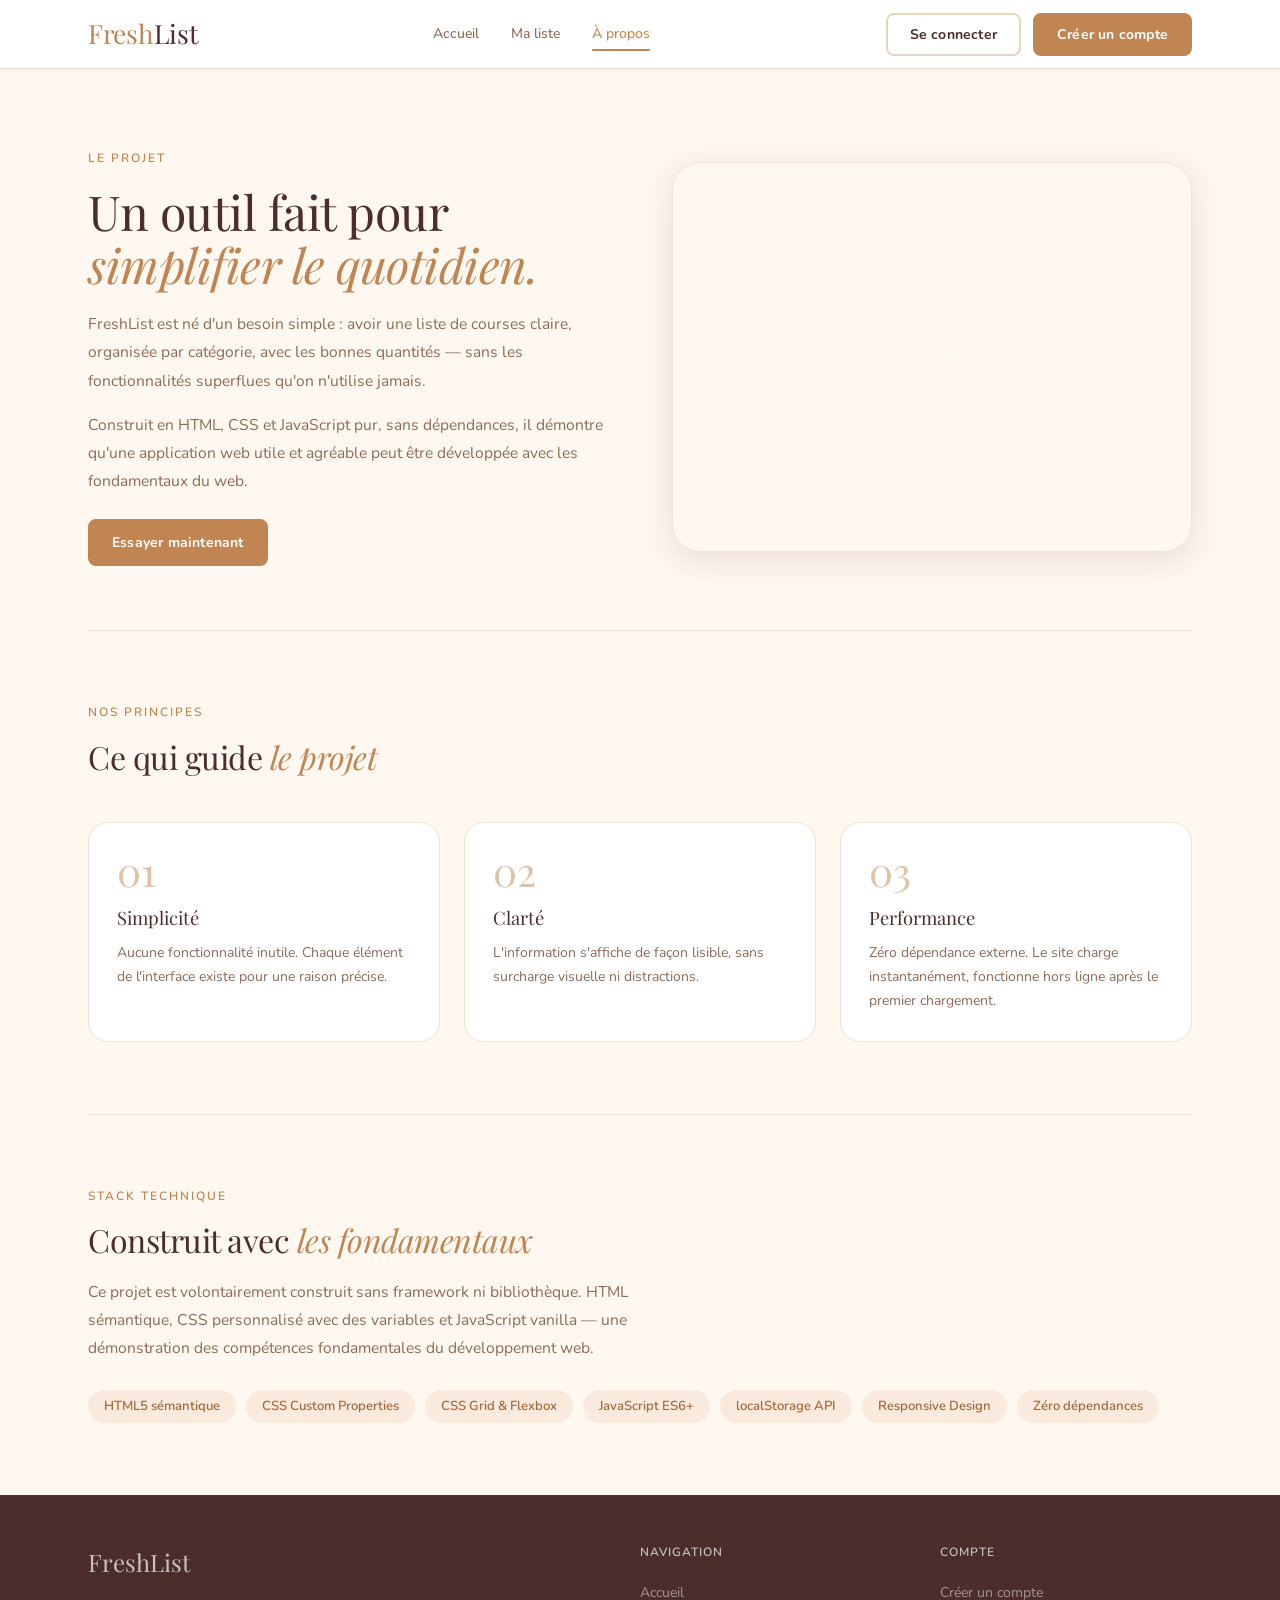
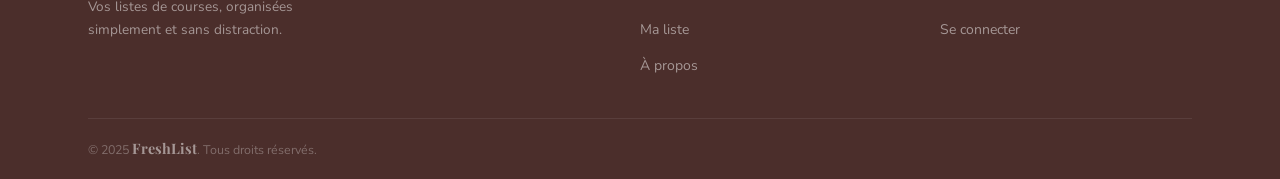
==== about.html @ 55ba250c "FreshList clean" ====
<!DOCTYPE html>
<html lang="fr">
<head>
  <meta charset="UTF-8">
  <meta name="viewport" content="width=device-width, initial-scale=1.0">
  <title>À propos — FreshList</title>
  <link rel="stylesheet" href="css/variables.css">
  <link rel="stylesheet" href="css/layout.css">
  <link rel="stylesheet" href="css/auth.css">
  <style>
    .about-hero {
      padding: 80px 0 64px;
      border-bottom: 1px solid var(--border-light);
    }
    .about-hero-grid {
      display: grid;
      grid-template-columns: 1fr 1fr;
      gap: 64px;
      align-items: center;
    }

    /* 
      ══════════════════════════════════════════════
      IMAGE À PROPOS — Hero card
      Remplace le .about-img-placeholder par :
      <img src="images/about.jpg" alt="À propos de FreshList" class="about-img">
      ══════════════════════════════════════════════
    */
    .about-img-placeholder {
      aspect-ratio: 4/3;
      background: linear-gradient(135deg, var(--cream) 0%, var(--brown-mid) 60%, var(--brown-dark) 100%);
      border-radius: var(--radius-xl);
      display: flex;
      align-items: center;
      justify-content: center;
      color: rgba(255,255,255,0.35);
      font-size: 0.8rem;
      letter-spacing: 1px;
      border: 1px solid var(--border-light);
      box-shadow: var(--shadow-md);
    }
    .about-img {
      width: 100%;
      aspect-ratio: 4/3;
      object-fit: cover;
      border-radius: var(--radius-xl);
      box-shadow: var(--shadow-md);
    }

    .about-label {
      font-size: 0.75rem;
      font-weight: 600;
      text-transform: uppercase;
      letter-spacing: 2px;
      color: var(--accent);
      margin-bottom: 16px;
    }
    .about-title {
      font-family: var(--font-display);
      font-size: clamp(2rem, 4vw, 3rem);
      font-weight: 300;
      line-height: 1.1;
      letter-spacing: -0.5px;
      margin-bottom: 20px;
    }
    .about-title em { font-style: italic; color: var(--accent); }
    .about-text { color: var(--text-muted); line-height: 1.8; margin-bottom: 16px; font-size: 0.975rem; }

    .about-section { padding: 72px 0; }
    .about-section:not(:last-child) { border-bottom: 1px solid var(--border-light); }

    .values-grid {
      display: grid;
      grid-template-columns: repeat(3, 1fr);
      gap: 24px;
      margin-top: 48px;
    }
    .value-card {
      padding: 28px;
      background: var(--surface);
      border: 1px solid var(--border-light);
      border-radius: var(--radius-lg);
    }
    .value-num {
      font-family: var(--font-display);
      font-size: 2.5rem;
      font-weight: 300;
      color: var(--accent);
      opacity: 0.5;
      line-height: 1;
      margin-bottom: 12px;
    }
    .value-card h3 {
      font-family: var(--font-display);
      font-size: 1.15rem;
      font-weight: 400;
      margin-bottom: 8px;
    }
    .value-card p { font-size: 0.875rem; color: var(--text-muted); line-height: 1.7; }

    .tech-list { display: flex; flex-wrap: wrap; gap: 10px; margin-top: 28px; }
    .tech-tag {
      padding: 6px 16px;
      background: var(--accent-light);
      color: var(--accent-hover);
      border-radius: 20px;
      font-size: 0.82rem;
      font-weight: 600;
    }

    @media (max-width: 768px) {
      .about-hero-grid { grid-template-columns: 1fr; }
      .about-img-placeholder { display: none; }
      .values-grid { grid-template-columns: 1fr; }
    }
  </style>
</head>
<body>

  <!-- HEADER -->
  <header class="site-header">
    <div class="container">
      <div class="header-inner">
        <a href="index.html" class="logo">Fresh<span>List</span></a>
        <nav class="site-nav">
          <a href="index.html" class="nav-link">Accueil</a>
          <a href="app.html"   class="nav-link">Ma liste</a>
          <a href="about.html" class="nav-link active">À propos</a>
        </nav>
        <div class="header-right">
          <div id="nav-auth">
            <button class="btn btn-secondary" onclick="openModal('login')" style="margin-right:8px">Se connecter</button>
            <button class="btn btn-primary"   onclick="openModal('register')">Créer un compte</button>
          </div>
          <div id="nav-user" style="display:none" class="user-badge">
            <div class="user-avatar" id="user-avatar">A</div>
            <div class="user-info">
              <span class="user-name"  id="user-name">Andreas</span>
              <span class="user-email" id="user-email"></span>
            </div>
            <button class="btn-logout" onclick="logout()">Déconnexion</button>
          </div>
        </div>
      </div>
    </div>
  </header>

  <!-- MODAL AUTH -->
  <div class="overlay" id="modal-overlay">
    <div class="modal">
      <button class="modal-close" onclick="closeModal()">
        <svg viewBox="0 0 24 24"><line x1="18" y1="6" x2="6" y2="18"/><line x1="6" y1="6" x2="18" y2="18"/></svg>
      </button>
      <div class="modal-body auth-form" data-form="login">
        <h2 class="modal-title">Bon retour.</h2>
        <p class="modal-sub">Connectez-vous pour accéder à vos listes.</p>
        <div class="form-group"><label>E-mail</label>
          <input class="form-control" type="email" id="login-email" placeholder="vous@exemple.com"></div>
        <div class="form-group"><label>Mot de passe</label>
          <input class="form-control" type="password" id="login-pass" placeholder="••••••••"></div>
        <p class="error-msg" id="login-error"></p>
        <button class="btn btn-primary btn-submit" onclick="doLogin()">Se connecter</button>
        <div class="modal-switch">Pas de compte ? <a onclick="switchForm('register')">S'inscrire</a></div>
      </div>
      <div class="modal-body auth-form" data-form="register" style="display:none">
        <h2 class="modal-title">Créer un compte.</h2>
        <p class="modal-sub">Gratuit, rapide, sans publicité.</p>
        <div class="form-group"><label>Prénom</label>
          <input class="form-control" type="text" id="reg-name" placeholder="Votre prénom"></div>
        <div class="form-group"><label>E-mail</label>
          <input class="form-control" type="email" id="reg-email" placeholder="vous@exemple.com"></div>
        <div class="form-group"><label>Mot de passe</label>
          <input class="form-control" type="password" id="reg-pass" placeholder="Min. 6 caractères"></div>
        <p class="error-msg" id="reg-error"></p>
        <button class="btn btn-primary btn-submit" onclick="doRegister()">Créer mon compte</button>
        <div class="modal-switch">Déjà un compte ? <a onclick="switchForm('login')">Se connecter</a></div>
      </div>
    </div>
  </div>
  <div id="toast"></div>

  <!-- MAIN -->
  <main>
    <div class="container">

      <!-- HERO À PROPOS -->
      <section class="about-hero">
        <div class="about-hero-grid">
          <div>
            <p class="about-label">Le projet</p>
            <h1 class="about-title">Un outil fait pour<br><em>simplifier le quotidien.</em></h1>
            <p class="about-text">
              FreshList est né d'un besoin simple : avoir une liste de courses claire, organisée par catégorie, avec les bonnes quantités — sans les fonctionnalités superflues qu'on n'utilise jamais.
            </p>
            <p class="about-text">
              Construit en HTML, CSS et JavaScript pur, sans dépendances, il démontre qu'une application web utile et agréable peut être développée avec les fondamentaux du web.
            </p>
            <a href="app.html" class="btn btn-primary" style="margin-top:8px">Essayer maintenant</a>
          </div>

          <!-- 
            IMAGE À PROPOS
            ─────────────────────────────────────────
            Remplace ce bloc par :
            <img src="images/about.jpg" alt="À propos" class="about-img">
          -->
          <div class="about-img-placeholder">[ Image à propos ici ]</div>
        </div>
      </section>

      <!-- VALEURS -->
      <section class="about-section">
        <p class="about-label">Nos principes</p>
        <h2 class="about-title" style="font-size:2rem">Ce qui guide<em> le projet</em></h2>
        <div class="values-grid">
          <div class="value-card">
            <div class="value-num">01</div>
            <h3>Simplicité</h3>
            <p>Aucune fonctionnalité inutile. Chaque élément de l'interface existe pour une raison précise.</p>
          </div>
          <div class="value-card">
            <div class="value-num">02</div>
            <h3>Clarté</h3>
            <p>L'information s'affiche de façon lisible, sans surcharge visuelle ni distractions.</p>
          </div>
          <div class="value-card">
            <div class="value-num">03</div>
            <h3>Performance</h3>
            <p>Zéro dépendance externe. Le site charge instantanément, fonctionne hors ligne après le premier chargement.</p>
          </div>
        </div>
      </section>

      <!-- STACK TECHNIQUE -->
      <section class="about-section">
        <p class="about-label">Stack technique</p>
        <h2 class="about-title" style="font-size:2rem">Construit avec<em> les fondamentaux</em></h2>
        <p class="about-text" style="max-width:560px">
          Ce projet est volontairement construit sans framework ni bibliothèque. HTML sémantique, CSS personnalisé avec des variables et JavaScript vanilla — une démonstration des compétences fondamentales du développement web.
        </p>
        <div class="tech-list">
          <span class="tech-tag">HTML5 sémantique</span>
          <span class="tech-tag">CSS Custom Properties</span>
          <span class="tech-tag">CSS Grid & Flexbox</span>
          <span class="tech-tag">JavaScript ES6+</span>
          <span class="tech-tag">localStorage API</span>
          <span class="tech-tag">Responsive Design</span>
          <span class="tech-tag">Zéro dépendances</span>
        </div>
      </section>

    </div>
  </main>

  <!-- FOOTER -->
  <footer class="site-footer">
    <div class="container">
      <div class="footer-top">
        <div class="footer-brand">
          <span class="logo-footer">FreshList</span>
          <p>Vos listes de courses, organisées simplement et sans distraction.</p>
        </div>
        <div class="footer-col">
          <h4>Navigation</h4>
          <ul>
            <li><a href="index.html">Accueil</a></li>
            <li><a href="app.html">Ma liste</a></li>
            <li><a href="about.html">À propos</a></li>
          </ul>
        </div>
        <div class="footer-col">
          <h4>Compte</h4>
          <ul>
            <li><a href="#" onclick="openModal('register')">Créer un compte</a></li>
            <li><a href="#" onclick="openModal('login')">Se connecter</a></li>
          </ul>
        </div>
      </div>
      <div class="footer-bottom">
        <span>&copy; 2025 <strong>FreshList</strong>. Tous droits réservés.</span>
      </div>
    </div>
  </footer>

  <script src="js/auth.js"></script>
</body>
</html>
---- css/variables.css ----
/* ================================================
   FRESHLIST — Variables & Reset global
   Palette : #FFF8F0 · #C08552 · #8C5A3C · #4B2E2B
   Fonts   : Playfair Display + Nunito
   ================================================ */

@import url('https://fonts.googleapis.com/css2?family=Playfair+Display:ital,wght@0,400;0,600;0,700;1,400;1,600&family=Nunito:wght@300;400;500;600;700&display=swap');

:root {
  --ivory:        #FFF8F0;
  --copper:       #C08552;
  --sienna:       #8C5A3C;
  --espresso:     #4B2E2B;

  --bg:           #FFF8F0;
  --bg-alt:       #FEF0E0;
  --surface:      #FFFFFF;
  --surface-warm: #FFFCF8;
  --border:       #E8D5C0;
  --border-light: #F0E3D0;

  --text:         #4B2E2B;
  --text-muted:   #8C6A58;
  --text-light:   #B89080;

  --accent:       #C08552;
  --accent-dark:  #8C5A3C;
  --accent-hover: #A06A3C;
  --accent-light: #FAEADE;
  --accent-ultra: #FDF5EC;

  --danger:       #C0392B;
  --danger-light: #FDF0EE;
  --success:      #5A8C4A;
  --success-light:#EEF6EB;

  /* catégorie colors */
  --c-fruits:    #FEF3E8; --c-fruits-t:    #A04A10;
  --c-legumes:   #EDF5E8; --c-legumes-t:   #3A7A28;
  --c-viandes:   #FCEAE8; --c-viandes-t:   #9A2820;
  --c-laitiers:  #EAF2FC; --c-laitiers-t:  #2050A0;
  --c-boulangerie:#FEF8E4;--c-boulangerie-t:#8A5800;
  --c-boissons:  #F0ECFE; --c-boissons-t:  #4A28B0;
  --c-surgeles:  #E4F2FE; --c-surgeles-t:  #105898;
  --c-epices:    #FEF0E4; --c-epices-t:    #8C4010;
  --c-autre:     #F5EDE8; --c-autre-t:     #6A4030;

  --font-display: 'Playfair Display', Georgia, serif;
  --font-body:    'Nunito', system-ui, sans-serif;

  --radius:    12px;
  --radius-sm: 8px;
  --radius-lg: 20px;
  --radius-xl: 28px;

  --shadow-xs: 0 1px 4px rgba(75,46,43,.07);
  --shadow-sm: 0 3px 14px rgba(75,46,43,.10);
  --shadow-md: 0 8px 32px rgba(75,46,43,.13);
  --shadow-lg: 0 20px 64px rgba(75,46,43,.18);

  --ease:   cubic-bezier(.4,0,.2,1);
  --spring: cubic-bezier(.34,1.56,.64,1);
}

*,*::before,*::after{box-sizing:border-box;margin:0;padding:0}
html{scroll-behavior:smooth}
body{font-family:var(--font-body);background:var(--bg);color:var(--text);min-height:100vh;display:flex;flex-direction:column;line-height:1.65;-webkit-font-smoothing:antialiased}
a{color:inherit;text-decoration:none}
button{cursor:pointer;font-family:var(--font-body)}
input,select,textarea{font-family:var(--font-body)}
ul,ol{list-style:none}
img{max-width:100%;display:block}

.container{max-width:1160px;margin:0 auto;padding:0 28px}

/* ── BOUTONS ── */
.btn{display:inline-flex;align-items:center;gap:8px;padding:10px 22px;border-radius:var(--radius-sm);border:2px solid transparent;font-size:.875rem;font-weight:700;letter-spacing:.2px;transition:all .18s var(--ease);white-space:nowrap}
.btn svg{width:16px;height:16px;stroke:currentColor;fill:none;stroke-width:2.2;stroke-linecap:round;stroke-linejoin:round;flex-shrink:0}
.btn-primary{background:var(--accent);color:#fff;border-color:var(--accent)}
.btn-primary:hover{background:var(--accent-hover);border-color:var(--accent-hover);transform:translateY(-1px);box-shadow:var(--shadow-sm)}
.btn-dark{background:var(--espresso);color:#fff;border-color:var(--espresso)}
.btn-dark:hover{background:var(--sienna);transform:translateY(-1px)}
.btn-secondary{background:transparent;color:var(--text);border-color:var(--border)}
.btn-secondary:hover{border-color:var(--accent);color:var(--accent)}
.btn-ghost{background:transparent;color:var(--text-muted);border-color:transparent;padding:8px 12px}
.btn-ghost:hover{background:var(--accent-light);color:var(--accent)}
.btn-danger{background:transparent;color:var(--danger);border-color:var(--border)}
.btn-danger:hover{background:var(--danger-light);border-color:var(--danger)}
.btn-icon{width:36px;height:36px;padding:0;border-radius:var(--radius-sm);border:2px solid var(--border);background:none;color:var(--text-muted);display:inline-flex;align-items:center;justify-content:center;transition:all .15s var(--ease)}
.btn-icon svg{width:15px;height:15px;stroke:currentColor;fill:none;stroke-width:2.2;stroke-linecap:round;stroke-linejoin:round}
.btn-icon:hover{border-color:var(--accent);color:var(--accent);background:var(--accent-light)}
.btn-icon.danger:hover{border-color:var(--danger);color:var(--danger);background:var(--danger-light)}

/* ── FORMS ── */
.form-group{margin-bottom:18px}
.form-group label{display:block;font-size:.72rem;font-weight:700;text-transform:uppercase;letter-spacing:1px;color:var(--text-muted);margin-bottom:6px}
.form-control{width:100%;padding:10px 14px;border:2px solid var(--border);border-radius:var(--radius-sm);background:var(--surface);color:var(--text);font-size:.9rem;outline:none;transition:border-color .15s,box-shadow .15s}
.form-control:focus{border-color:var(--accent);box-shadow:0 0 0 3px rgba(192,133,82,.15)}
.form-control::placeholder{color:var(--text-light)}

/* ── BADGES ── */
.badge{display:inline-flex;align-items:center;gap:4px;padding:3px 10px;border-radius:20px;font-size:.7rem;font-weight:700;letter-spacing:.3px}
.badge-fruits     {background:var(--c-fruits);     color:var(--c-fruits-t)}
.badge-legumes    {background:var(--c-legumes);    color:var(--c-legumes-t)}
.badge-viandes    {background:var(--c-viandes);    color:var(--c-viandes-t)}
.badge-laitiers   {background:var(--c-laitiers);   color:var(--c-laitiers-t)}
.badge-boulangerie{background:var(--c-boulangerie);color:var(--c-boulangerie-t)}
.badge-boissons   {background:var(--c-boissons);   color:var(--c-boissons-t)}
.badge-surgeles   {background:var(--c-surgeles);   color:var(--c-surgeles-t)}
.badge-epices     {background:var(--c-epices);     color:var(--c-epices-t)}
.badge-autre      {background:var(--c-autre);      color:var(--c-autre-t)}

/* ── ANIMATIONS ── */
@keyframes fadeUp  {from{opacity:0;transform:translateY(16px)}to{opacity:1;transform:translateY(0)}}
@keyframes fadeIn  {from{opacity:0}to{opacity:1}}
@keyframes popIn   {from{opacity:0;transform:scale(.92)}to{opacity:1;transform:scale(1)}}
@keyframes slideRow{from{opacity:0;transform:translateX(-8px)}to{opacity:1;transform:translateX(0)}}
.animate-fadeup{animation:fadeUp .4s var(--ease) both}
.animate-fadein{animation:fadeIn .3s var(--ease) both}
.animate-popin {animation:popIn .3s var(--spring) both}
.delay-1{animation-delay:.07s}.delay-2{animation-delay:.14s}
.delay-3{animation-delay:.21s}.delay-4{animation-delay:.28s}.delay-5{animation-delay:.35s}

/* ── TOAST ── */
#toast{position:fixed;bottom:28px;right:28px;background:var(--espresso);color:var(--ivory);padding:13px 22px;border-radius:var(--radius-sm);font-size:.875rem;font-weight:600;box-shadow:var(--shadow-md);z-index:9999;opacity:0;transform:translateY(10px);transition:all .22s var(--ease);pointer-events:none;border-left:4px solid var(--copper);max-width:340px}
#toast.show{opacity:1;transform:translateY(0)}

/* ── ERRORS ── */
.error-msg{color:var(--danger);font-size:.8rem;margin-top:6px;display:none;gap:5px}
.error-msg.visible{display:flex}

/* ── SECTION UTILS ── */
.section-eyebrow{font-size:.72rem;font-weight:700;text-transform:uppercase;letter-spacing:2.5px;color:var(--copper);margin-bottom:14px;display:flex;align-items:center;gap:10px}
.section-eyebrow::before{content:'';width:28px;height:2px;background:var(--copper);border-radius:2px}
.section-title{font-family:var(--font-display);font-size:clamp(1.9rem,4vw,3rem);font-weight:700;color:var(--espresso);line-height:1.1;letter-spacing:-.5px}
.section-title em{font-style:italic;color:var(--copper);font-weight:400}

@media(max-width:768px){.container{padding:0 16px}}
---- css/layout.css ----
/* ================================================
   FRESHLIST — Header & Footer
   ================================================ */

/* ─── HEADER ────────────────────────────────────── */
.site-header {
  background: var(--surface);
  border-bottom: 1px solid var(--border-light);
  position: sticky;
  top: 0;
  z-index: 100;
  box-shadow: var(--shadow-xs);
}

.header-inner {
  display: flex;
  align-items: center;
  justify-content: space-between;
  height: 68px;
  gap: 24px;
}

/* Logo */
.logo {
  font-family: var(--font-display);
  font-size: 1.65rem;
  font-weight: 400;
  color: var(--accent);
  letter-spacing: -0.3px;
  flex-shrink: 0;
}
.logo span { color: var(--text); }

/* Navigation principale */
.site-nav {
  display: flex;
  align-items: center;
  gap: 4px;
}

.nav-link {
  padding: 7px 14px;
  border-radius: var(--radius-sm);
  font-size: 0.875rem;
  font-weight: 500;
  color: var(--text-muted);
  transition: all 0.15s var(--ease);
  position: relative;
}
.nav-link::after {
  content: '';
  position: absolute;
  bottom: 2px;
  left: 14px; right: 14px;
  height: 2px;
  background: var(--accent);
  border-radius: 2px;
  transform: scaleX(0);
  transition: transform 0.2s var(--ease);
}
.nav-link:hover { color: var(--accent); }
.nav-link:hover::after,
.nav-link.active::after { transform: scaleX(1); }
.nav-link.active { color: var(--accent); }

/* Zone droite header */
.header-right {
  display: flex;
  align-items: center;
  gap: 10px;
  flex-shrink: 0;
}

/* User badge (quand connecté) */
.user-badge {
  display: flex;
  align-items: center;
  gap: 10px;
}

.user-avatar {
  width: 36px; height: 36px;
  border-radius: 50%;
  background: var(--accent);
  color: #fff;
  font-size: 0.875rem;
  font-weight: 600;
  display: flex;
  align-items: center;
  justify-content: center;
  flex-shrink: 0;
  border: 2px solid var(--cream);
}

.user-info { display: flex; flex-direction: column; }
.user-name {
  font-size: 0.875rem;
  font-weight: 600;
  color: var(--text);
  line-height: 1.2;
}
.user-email {
  font-size: 0.72rem;
  color: var(--text-light);
  line-height: 1.2;
}

.btn-logout {
  background: none;
  border: none;
  color: var(--text-muted);
  font-size: 0.8rem;
  font-weight: 500;
  padding: 5px 10px;
  border-radius: 4px;
  font-family: var(--font-body);
  transition: all 0.15s;
}
.btn-logout:hover { color: var(--danger); background: var(--danger-light); }

/* Menu mobile burger */
.burger {
  display: none;
  flex-direction: column;
  gap: 5px;
  background: none;
  border: none;
  padding: 4px;
  cursor: pointer;
}
.burger span {
  width: 22px; height: 2px;
  background: var(--text);
  border-radius: 2px;
  display: block;
  transition: all 0.2s;
}

/* ─── FOOTER ────────────────────────────────────── */
.site-footer {
  background: var(--text);
  color: rgba(255,255,255,0.7);
  margin-top: auto;
}

.footer-top {
  display: grid;
  grid-template-columns: 2fr 1fr 1fr;
  gap: 48px;
  padding: 48px 0 40px;
  border-bottom: 1px solid rgba(255,255,255,0.08);
}

.footer-brand .logo-footer {
  font-family: var(--font-display);
  font-size: 1.5rem;
  font-weight: 400;
  color: var(--cream);
  display: block;
  margin-bottom: 12px;
}
.footer-brand p {
  font-size: 0.85rem;
  line-height: 1.7;
  max-width: 280px;
  color: rgba(255,255,255,0.5);
}

.footer-col h4 {
  font-size: 0.75rem;
  font-weight: 600;
  text-transform: uppercase;
  letter-spacing: 1px;
  color: var(--cream);
  margin-bottom: 16px;
}
.footer-col ul { display: flex; flex-direction: column; gap: 10px; }
.footer-col a {
  font-size: 0.875rem;
  color: rgba(255,255,255,0.5);
  transition: color 0.15s;
}
.footer-col a:hover { color: var(--cream); }

.footer-bottom {
  display: flex;
  justify-content: space-between;
  align-items: center;
  padding: 18px 0;
  font-size: 0.78rem;
  color: rgba(255,255,255,0.3);
  flex-wrap: wrap;
  gap: 8px;
}
.footer-bottom strong {
  color: rgba(255,255,255,0.5);
  font-family: var(--font-display);
  font-size: 0.9rem;
}

/* ─── RESPONSIVE ────────────────────────────────── */
@media (max-width: 768px) {
  .site-nav { display: none; }
  .burger { display: flex; }
  .user-info { display: none; }

  .footer-top {
    grid-template-columns: 1fr;
    gap: 28px;
    padding: 32px 0 24px;
  }
  .footer-bottom { justify-content: center; text-align: center; }
}
---- css/auth.css ----
/* ================================================
   FRESHLIST — Modale Authentification
   ================================================ */

/* ─── OVERLAY ───────────────────────────────────── */
.overlay {
  position: fixed;
  inset: 0;
  background: rgba(44, 36, 24, 0.55);
  backdrop-filter: blur(5px);
  -webkit-backdrop-filter: blur(5px);
  display: flex;
  align-items: center;
  justify-content: center;
  z-index: 500;
  padding: 20px;
  opacity: 0;
  pointer-events: none;
  transition: opacity 0.22s var(--ease);
}
.overlay.open {
  opacity: 1;
  pointer-events: all;
}

/* ─── MODAL CARD ────────────────────────────────── */
.modal {
  background: var(--surface);
  border-radius: var(--radius-xl);
  width: 100%;
  max-width: 440px;
  box-shadow: var(--shadow-lg);
  transform: translateY(12px) scale(0.98);
  transition: transform 0.22s var(--ease);
  overflow: hidden;
  position: relative;
}
.overlay.open .modal {
  transform: translateY(0) scale(1);
}

/* Bande déco en haut */
.modal::before {
  content: '';
  display: block;
  height: 4px;
  background: linear-gradient(90deg, var(--accent), var(--sage), var(--brown-mid));
}

/* ─── MODAL BODY ────────────────────────────────── */
.modal-body { padding: 36px 40px 40px; }

.modal-title {
  font-family: var(--font-display);
  font-size: 2rem;
  font-weight: 300;
  color: var(--text);
  line-height: 1.1;
  margin-bottom: 6px;
}
.modal-sub {
  font-size: 0.875rem;
  color: var(--text-muted);
  margin-bottom: 28px;
  line-height: 1.5;
}

/* ─── FORM ──────────────────────────────────────── */
.modal .form-group { margin-bottom: 16px; }

.modal .form-control {
  background: var(--bg);
}

.modal .btn-submit {
  width: 100%;
  padding: 12px;
  margin-top: 8px;
  font-size: 0.95rem;
  letter-spacing: 0.2px;
  justify-content: center;
}

/* ─── SWITCH FORM ───────────────────────────────── */
.modal-switch {
  text-align: center;
  margin-top: 22px;
  font-size: 0.85rem;
  color: var(--text-muted);
}
.modal-switch a {
  color: var(--accent);
  font-weight: 600;
  cursor: pointer;
  text-decoration: underline;
  text-underline-offset: 2px;
}
.modal-switch a:hover { color: var(--accent-hover); }

/* ─── CLOSE BUTTON ──────────────────────────────── */
.modal-close {
  position: absolute;
  top: 16px; right: 16px;
  width: 30px; height: 30px;
  border-radius: 50%;
  background: var(--bg);
  border: none;
  display: flex; align-items: center; justify-content: center;
  color: var(--text-muted);
  transition: all 0.15s;
}
.modal-close:hover { background: var(--border); color: var(--text); }
.modal-close svg {
  width: 14px; height: 14px;
  stroke: currentColor; fill: none;
  stroke-width: 2.5; stroke-linecap: round;
}

/* ─── DIVIDER ───────────────────────────────────── */
.form-divider {
  display: flex;
  align-items: center;
  gap: 12px;
  margin: 20px 0;
  color: var(--text-light);
  font-size: 0.78rem;
}
.form-divider::before,
.form-divider::after {
  content: '';
  flex: 1;
  height: 1px;
  background: var(--border-light);
}

/* ─── RESPONSIVE ────────────────────────────────── */
@media (max-width: 480px) {
  .modal-body { padding: 28px 24px 32px; }
  .modal-title { font-size: 1.7rem; }
}
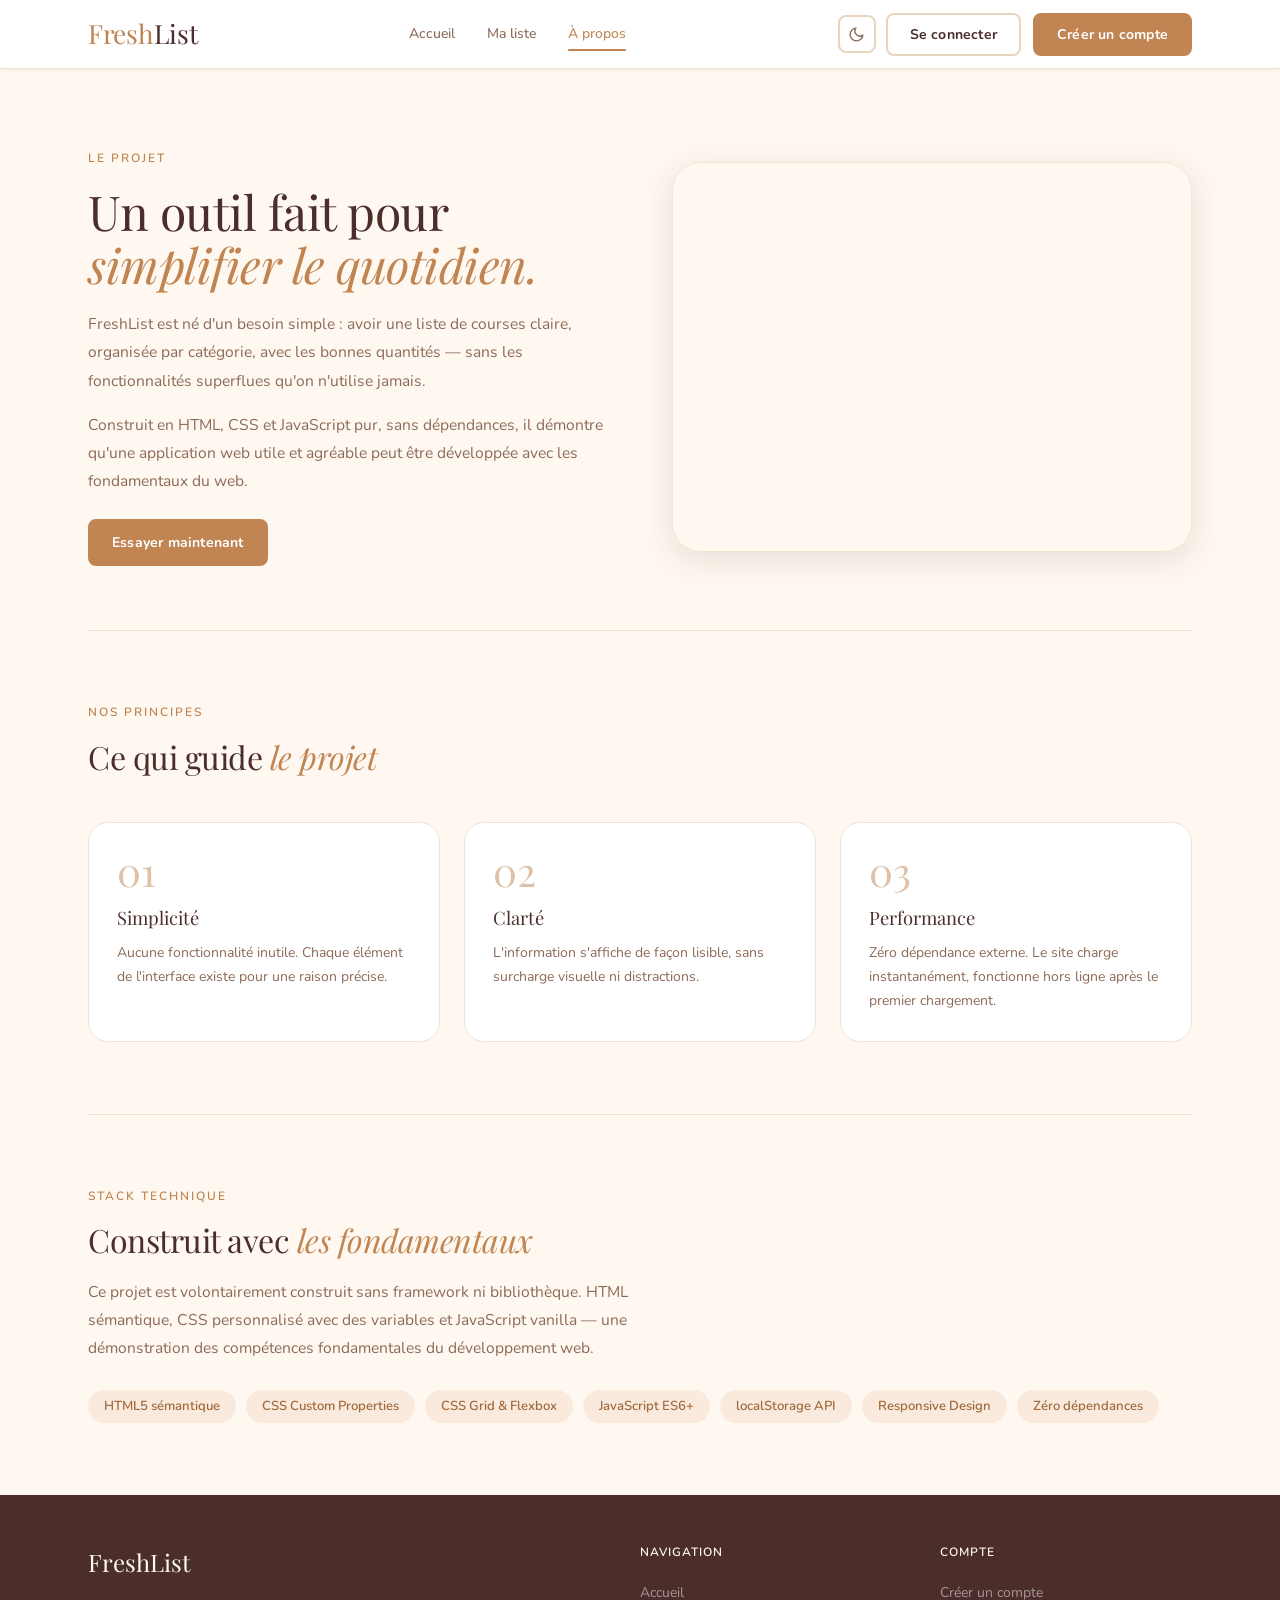
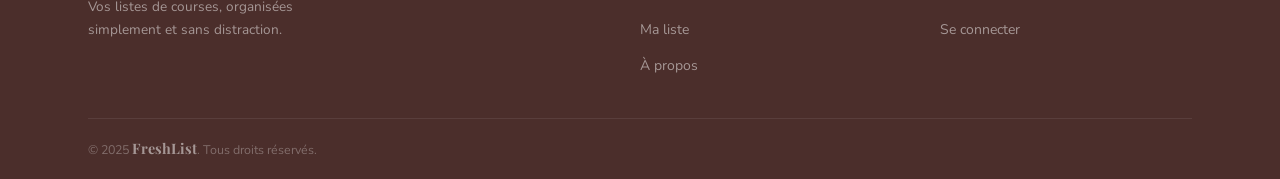
==== commit 8120f03f: "dark mode" ====
--- a/about.html
+++ b/about.html
@@ -1,6 +1,7 @@
 <!DOCTYPE html>
 <html lang="fr">
 <head>
+  <script src="js/theme.js"></script>
   <meta charset="UTF-8">
   <meta name="viewport" content="width=device-width, initial-scale=1.0">
   <title>À propos — FreshList</title>
@@ -128,6 +129,12 @@
           <a href="about.html" class="nav-link active">À propos</a>
         </nav>
         <div class="header-right">
+        <button class="theme-toggle" onclick="toggleTheme()" title="Changer le thème" aria-label="Changer le thème">
+          <!-- moon (shown in light mode) -->
+          <svg class="icon-moon" viewBox="0 0 24 24"><path d="M21 12.79A9 9 0 1 1 11.21 3 7 7 0 0 0 21 12.79z"/></svg>
+          <!-- sun (shown in dark mode) -->
+          <svg class="icon-sun" viewBox="0 0 24 24"><circle cx="12" cy="12" r="5"/><line x1="12" y1="1" x2="12" y2="3"/><line x1="12" y1="21" x2="12" y2="23"/><line x1="4.22" y1="4.22" x2="5.64" y2="5.64"/><line x1="18.36" y1="18.36" x2="19.78" y2="19.78"/><line x1="1" y1="12" x2="3" y2="12"/><line x1="21" y1="12" x2="23" y2="12"/><line x1="4.22" y1="19.78" x2="5.64" y2="18.36"/><line x1="18.36" y1="5.64" x2="19.78" y2="4.22"/></svg>
+        </button>
           <div id="nav-auth">
             <button class="btn btn-secondary" onclick="openModal('login')" style="margin-right:8px">Se connecter</button>
             <button class="btn btn-primary"   onclick="openModal('register')">Créer un compte</button>
--- a/css/variables.css
+++ b/css/variables.css
@@ -1,16 +1,20 @@
 /* ================================================
    FRESHLIST — Variables & Reset global
-   Palette : #FFF8F0 · #C08552 · #8C5A3C · #4B2E2B
-   Fonts   : Playfair Display + Nunito
+   Fonts   : Playfair Display + Nunito (inchangés)
+   Themes  : Light (warm ivory) · Dark (black & white)
    ================================================ */
 
 @import url('https://fonts.googleapis.com/css2?family=Playfair+Display:ital,wght@0,400;0,600;0,700;1,400;1,600&family=Nunito:wght@300;400;500;600;700&display=swap');
 
+/* ══════════════════════════════════════════
+   LIGHT MODE (default — palette originale)
+══════════════════════════════════════════ */
 :root {
   --ivory:        #FFF8F0;
   --copper:       #C08552;
   --sienna:       #8C5A3C;
   --espresso:     #4B2E2B;
+  --cream:        #FFF8F0;
 
   --bg:           #FFF8F0;
   --bg-alt:       #FEF0E0;
@@ -34,7 +38,6 @@
   --success:      #5A8C4A;
   --success-light:#EEF6EB;
 
-  /* catégorie colors */
   --c-fruits:    #FEF3E8; --c-fruits-t:    #A04A10;
   --c-legumes:   #EDF5E8; --c-legumes-t:   #3A7A28;
   --c-viandes:   #FCEAE8; --c-viandes-t:   #9A2820;
@@ -62,6 +65,129 @@
   --spring: cubic-bezier(.34,1.56,.64,1);
 }
 
+/* ══════════════════════════════════════════
+   DARK MODE — noir & blanc
+══════════════════════════════════════════ */
+[data-theme="dark"] {
+  --ivory:        #E8E8E8;
+  --copper:       #CCCCCC;
+  --sienna:       #AAAAAA;
+  --espresso:     #F0F0F0;
+  --cream:        #1A1A1A;
+
+  --bg:           #0A0A0A;
+  --bg-alt:       #141414;
+  --surface:      #161616;
+  --surface-warm: #1C1C1C;
+  --border:       #2E2E2E;
+  --border-light: #222222;
+
+  --text:         #F0F0F0;
+  --text-muted:   #909090;
+  --text-light:   #555555;
+
+  --accent:       #FFFFFF;
+  --accent-dark:  #CCCCCC;
+  --accent-hover: #DDDDDD;
+  --accent-light: #1E1E1E;
+  --accent-ultra: #141414;
+
+  --danger:       #FF6B6B;
+  --danger-light: #200A0A;
+  --success:      #6BCB77;
+  --success-light:#0A1A0C;
+
+  --c-fruits:    #1E1E1E; --c-fruits-t:    #D8D8D8;
+  --c-legumes:   #1A1A1A; --c-legumes-t:   #D0D0D0;
+  --c-viandes:   #201818; --c-viandes-t:   #E0D8D8;
+  --c-laitiers:  #18181E; --c-laitiers-t:  #D0D0E0;
+  --c-boulangerie:#1E1C16;--c-boulangerie-t:#E0DCC8;
+  --c-boissons:  #18161E; --c-boissons-t:  #CCC8E0;
+  --c-surgeles:  #16181E; --c-surgeles-t:  #C8D0E0;
+  --c-epices:    #1E1A16; --c-epices-t:    #E0D8C8;
+  --c-autre:     #1A1816; --c-autre-t:     #D8D0CC;
+
+  --shadow-xs: 0 1px 4px rgba(0,0,0,.5);
+  --shadow-sm: 0 3px 14px rgba(0,0,0,.6);
+  --shadow-md: 0 8px 32px rgba(0,0,0,.7);
+  --shadow-lg: 0 20px 64px rgba(0,0,0,.8);
+}
+
+/* ══════════════════════════════════════════
+   THEME TOGGLE BUTTON
+══════════════════════════════════════════ */
+.theme-toggle {
+  width: 38px;
+  height: 38px;
+  border-radius: var(--radius-sm);
+  border: 2px solid var(--border);
+  background: var(--surface);
+  color: var(--text-muted);
+  display: inline-flex;
+  align-items: center;
+  justify-content: center;
+  cursor: pointer;
+  flex-shrink: 0;
+}
+.theme-toggle:hover {
+  border-color: var(--accent);
+  color: var(--accent);
+  background: var(--accent-light);
+}
+.theme-toggle svg {
+  width: 17px;
+  height: 17px;
+  stroke: currentColor;
+  fill: none;
+  stroke-width: 2;
+  stroke-linecap: round;
+  stroke-linejoin: round;
+}
+.theme-toggle .icon-sun  { display: none; }
+.theme-toggle .icon-moon { display: block; }
+[data-theme="dark"] .theme-toggle .icon-sun  { display: block; }
+[data-theme="dark"] .theme-toggle .icon-moon { display: none; }
+
+/* ══════════════════════════════════════════
+   DARK MODE OVERRIDES
+══════════════════════════════════════════ */
+[data-theme="dark"] .site-footer {
+  background: #000000;
+  border-top: 1px solid #222;
+}
+[data-theme="dark"] .hero-bg::after {
+  background: linear-gradient(105deg,rgba(10,10,10,.97) 0%,rgba(10,10,10,.90) 35%,rgba(10,10,10,.60) 60%,rgba(0,0,0,.15) 100%);
+}
+[data-theme="dark"] .cat-card-img::after {
+  background: linear-gradient(to top,rgba(0,0,0,.80) 0%,transparent 60%);
+}
+[data-theme="dark"] .cta-band { background: #000000; }
+[data-theme="dark"] .cta-band p { color: rgba(240,240,240,.6); }
+[data-theme="dark"] #toast { background:#1A1A1A;color:#F0F0F0;border-left-color:#FFFFFF; }
+[data-theme="dark"] .btn-primary { background:#FFFFFF;color:#0A0A0A;border-color:#FFFFFF; }
+[data-theme="dark"] .btn-primary:hover { background:#DDDDDD;border-color:#DDDDDD; }
+[data-theme="dark"] .btn-dark { background:#F0F0F0;color:#0A0A0A;border-color:#F0F0F0; }
+[data-theme="dark"] .section-eyebrow { color: #888888; }
+[data-theme="dark"] .section-eyebrow::before { background: #888888; }
+[data-theme="dark"] .hero-eyebrow { color: #888888; }
+[data-theme="dark"] .hero-eyebrow::before { background: #888888; }
+[data-theme="dark"] .scroll-arrow { border-color: #888888; }
+[data-theme="dark"] .filter-pill.active { background:#FFFFFF;color:#0A0A0A; }
+[data-theme="dark"] .product-card.in-list::after { background:#FFFFFF;color:#0A0A0A; }
+[data-theme="dark"] .form-control:focus { border-color:#FFFFFF;box-shadow:0 0 0 3px rgba(255,255,255,.10); }
+[data-theme="dark"] .search-box input:focus { border-color:#FFFFFF;box-shadow:0 0 0 3px rgba(255,255,255,.10); }
+[data-theme="dark"] .overlay { background: rgba(0,0,0,.88); }
+[data-theme="dark"] .cat-hero-bg::after { background:linear-gradient(to top,rgba(0,0,0,.90) 0%,rgba(0,0,0,.40) 60%,transparent 100%); }
+[data-theme="dark"] .cat-hero-back { color: rgba(240,240,240,.7); }
+[data-theme="dark"] .cat-hero-sub { color: rgba(240,240,240,.7); }
+
+/* smooth transitions */
+body,body *{transition:background-color .22s var(--ease),border-color .22s var(--ease),color .22s var(--ease),box-shadow .22s var(--ease)}
+.btn,.btn-icon,.theme-toggle,a,button{transition:all .18s var(--ease)}
+
+/* ══════════════════════════════════════════
+   RESET & BASE
+══════════════════════════════════════════ */
 *,*::before,*::after{box-sizing:border-box;margin:0;padding:0}
 html{scroll-behavior:smooth}
 body{font-family:var(--font-body);background:var(--bg);color:var(--text);min-height:100vh;display:flex;flex-direction:column;line-height:1.65;-webkit-font-smoothing:antialiased}
@@ -73,7 +199,6 @@
 
 .container{max-width:1160px;margin:0 auto;padding:0 28px}
 
-/* ── BOUTONS ── */
 .btn{display:inline-flex;align-items:center;gap:8px;padding:10px 22px;border-radius:var(--radius-sm);border:2px solid transparent;font-size:.875rem;font-weight:700;letter-spacing:.2px;transition:all .18s var(--ease);white-space:nowrap}
 .btn svg{width:16px;height:16px;stroke:currentColor;fill:none;stroke-width:2.2;stroke-linecap:round;stroke-linejoin:round;flex-shrink:0}
 .btn-primary{background:var(--accent);color:#fff;border-color:var(--accent)}
@@ -91,14 +216,12 @@
 .btn-icon:hover{border-color:var(--accent);color:var(--accent);background:var(--accent-light)}
 .btn-icon.danger:hover{border-color:var(--danger);color:var(--danger);background:var(--danger-light)}
 
-/* ── FORMS ── */
 .form-group{margin-bottom:18px}
 .form-group label{display:block;font-size:.72rem;font-weight:700;text-transform:uppercase;letter-spacing:1px;color:var(--text-muted);margin-bottom:6px}
 .form-control{width:100%;padding:10px 14px;border:2px solid var(--border);border-radius:var(--radius-sm);background:var(--surface);color:var(--text);font-size:.9rem;outline:none;transition:border-color .15s,box-shadow .15s}
 .form-control:focus{border-color:var(--accent);box-shadow:0 0 0 3px rgba(192,133,82,.15)}
 .form-control::placeholder{color:var(--text-light)}
 
-/* ── BADGES ── */
 .badge{display:inline-flex;align-items:center;gap:4px;padding:3px 10px;border-radius:20px;font-size:.7rem;font-weight:700;letter-spacing:.3px}
 .badge-fruits     {background:var(--c-fruits);     color:var(--c-fruits-t)}
 .badge-legumes    {background:var(--c-legumes);    color:var(--c-legumes-t)}
@@ -110,7 +233,6 @@
 .badge-epices     {background:var(--c-epices);     color:var(--c-epices-t)}
 .badge-autre      {background:var(--c-autre);      color:var(--c-autre-t)}
 
-/* ── ANIMATIONS ── */
 @keyframes fadeUp  {from{opacity:0;transform:translateY(16px)}to{opacity:1;transform:translateY(0)}}
 @keyframes fadeIn  {from{opacity:0}to{opacity:1}}
 @keyframes popIn   {from{opacity:0;transform:scale(.92)}to{opacity:1;transform:scale(1)}}
@@ -121,18 +243,15 @@
 .delay-1{animation-delay:.07s}.delay-2{animation-delay:.14s}
 .delay-3{animation-delay:.21s}.delay-4{animation-delay:.28s}.delay-5{animation-delay:.35s}
 
-/* ── TOAST ── */
 #toast{position:fixed;bottom:28px;right:28px;background:var(--espresso);color:var(--ivory);padding:13px 22px;border-radius:var(--radius-sm);font-size:.875rem;font-weight:600;box-shadow:var(--shadow-md);z-index:9999;opacity:0;transform:translateY(10px);transition:all .22s var(--ease);pointer-events:none;border-left:4px solid var(--copper);max-width:340px}
 #toast.show{opacity:1;transform:translateY(0)}
 
-/* ── ERRORS ── */
 .error-msg{color:var(--danger);font-size:.8rem;margin-top:6px;display:none;gap:5px}
 .error-msg.visible{display:flex}
 
-/* ── SECTION UTILS ── */
 .section-eyebrow{font-size:.72rem;font-weight:700;text-transform:uppercase;letter-spacing:2.5px;color:var(--copper);margin-bottom:14px;display:flex;align-items:center;gap:10px}
 .section-eyebrow::before{content:'';width:28px;height:2px;background:var(--copper);border-radius:2px}
 .section-title{font-family:var(--font-display);font-size:clamp(1.9rem,4vw,3rem);font-weight:700;color:var(--espresso);line-height:1.1;letter-spacing:-.5px}
 .section-title em{font-style:italic;color:var(--copper);font-weight:400}
 
-@media(max-width:768px){.container{padding:0 16px}}+@media(max-width:768px){.container{padding:0 16px}}
